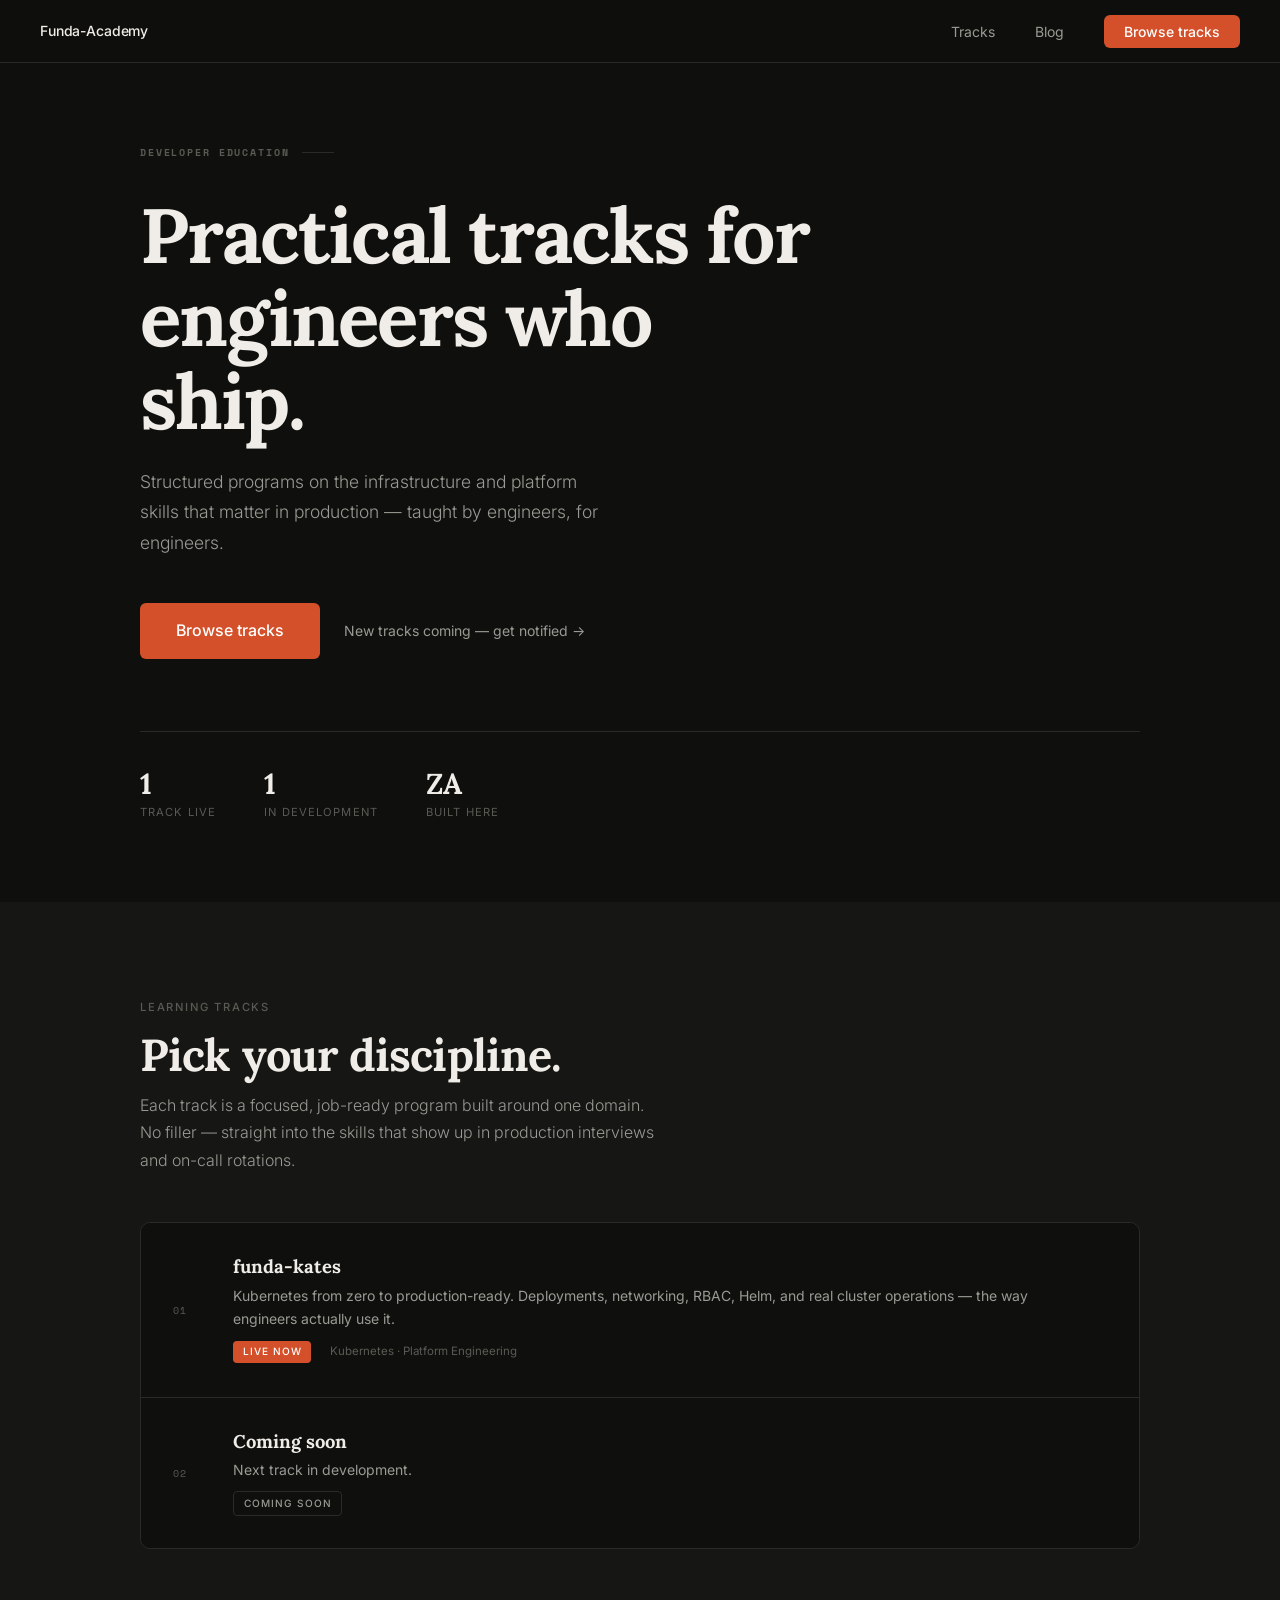
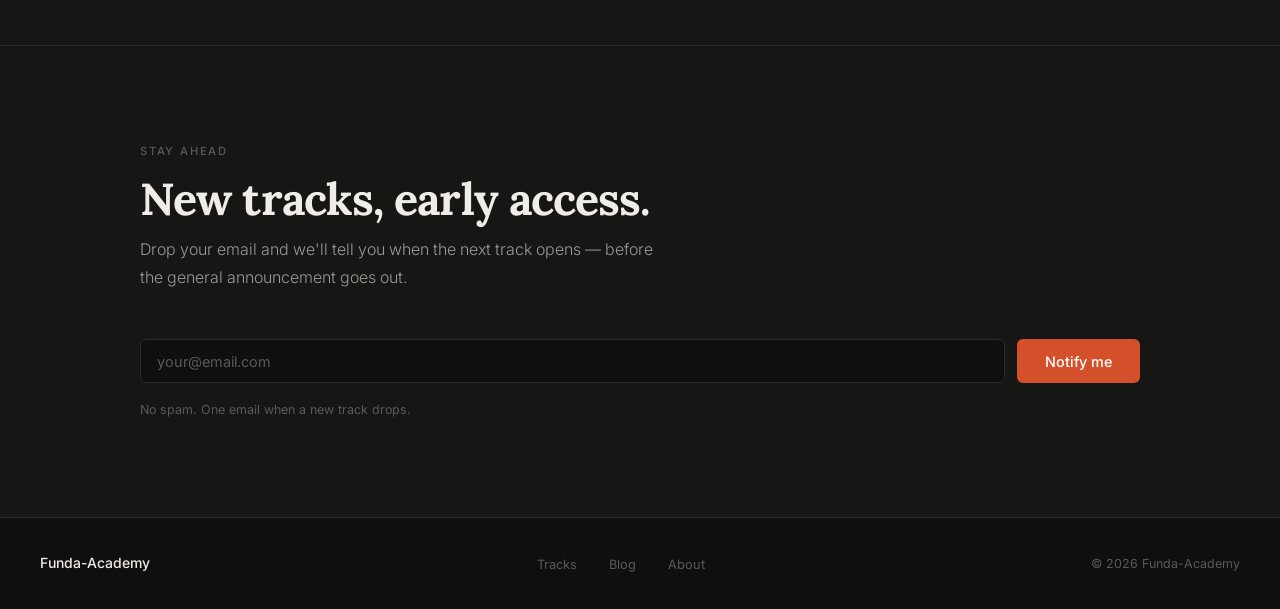
==== index.html @ d9ab8b10 "update track url" ====
<!DOCTYPE html>
<html lang="en">
<head>
<meta charset="UTF-8"/>
<meta name="viewport" content="width=device-width, initial-scale=1.0"/>
<title>Funda-Academy — Developer Education</title>
<meta name="description" content="Practical, structured tracks for engineers who need production-grade skills. Built for African developers."/>
<link href="https://fonts.googleapis.com/css2?family=Lora:wght@600;700&family=Inter:wght@300;400;500&family=Space+Mono:wght@700&display=swap" rel="stylesheet"/>
<style>
  :root {
    --ink: #f0ede8;
    --ink-muted: #9a9a94;
    --ink-faint: #5a5a55;
    --surface: #0f0f0d;
    --surface-alt: #161614;
    --surface-dark: #000000;
    --accent: #d4502a;
    --accent-hover: #e05e38;
    --accent-light: rgba(212,80,42,0.12);
    --border: #2a2a26;
    --serif: 'Lora', Georgia, serif;
    --sans: 'Inter', sans-serif;
    --mono: 'Space Mono', monospace;
  }

  *, *::before, *::after { box-sizing: border-box; margin: 0; padding: 0; }
  html { scroll-behavior: smooth; }
  body { font-family: var(--sans); background: var(--surface); color: var(--ink); font-size: 16px; line-height: 1.7; overflow-x: hidden; }

  /* ── Nav ── */
  nav {
    position: fixed; top: 0; left: 0; right: 0; z-index: 100;
    display: flex; align-items: center; justify-content: space-between;
    padding: 1.1rem 2.5rem;
    background: rgba(15,15,13,0.95);
    backdrop-filter: blur(10px);
    border-bottom: 1px solid var(--border);
  }
  .nav-logo {
    font-family: var(--sans); font-size: 0.875rem; font-weight: 500;
    color: var(--ink); text-decoration: none; letter-spacing: -0.01em;
  }
  .nav-logo em { font-style: normal; color: inherit; }
  .nav-links { list-style: none; display: flex; gap: 2.5rem; align-items: center; }
  .nav-links a { font-size: 0.875rem; color: var(--ink-muted); text-decoration: none; font-weight: 400; transition: color 0.2s; }
  .nav-links a:hover { color: var(--ink); }
  .nav-cta {
    background: var(--accent) !important; color: #fff !important;
    padding: 0.5rem 1.25rem !important; border-radius: 6px !important;
    font-weight: 500 !important; transition: background 0.2s !important;
  }
  .nav-cta:hover { background: var(--accent-hover) !important; }

  /* ── Hero — left-aligned (intentional departure from funda-kates) ── */
  .hero {
    min-height: 100vh;
    display: flex; flex-direction: column; justify-content: center;
    padding: 9rem 2.5rem 5rem;
  }
  .hero-inner { max-width: 1000px; margin: 0 auto; width: 100%; }
  .hero-tag {
    font-family: var(--mono); font-size: 0.65rem; font-weight: 700;
    color: var(--ink-faint); letter-spacing: 0.18em; text-transform: uppercase;
    margin-bottom: 2rem; display: flex; align-items: center; gap: 0.75rem;
  }
  .hero-tag::after { content: ''; flex: 0 0 32px; height: 1px; background: var(--border); }

  h1 {
    font-family: var(--serif);
    font-size: clamp(2.8rem, 6vw, 5rem);
    font-weight: 700; line-height: 1.08; letter-spacing: -0.025em;
    margin-bottom: 1.5rem; max-width: 680px;
  }
  .hero-sub {
    font-size: 1.1rem; color: var(--ink-muted); max-width: 460px;
    margin-bottom: 2.75rem; font-weight: 300; line-height: 1.75;
  }
  .hero-actions { display: flex; align-items: center; gap: 1.5rem; flex-wrap: wrap; }
  .btn-primary {
    display: inline-block; background: var(--accent); color: #fff;
    padding: 0.9rem 2.25rem; border-radius: 6px; font-weight: 500; font-size: 1rem;
    text-decoration: none; transition: background 0.2s, transform 0.15s;
  }
  .btn-primary:hover { background: var(--accent-hover); transform: translateY(-1px); }
  .btn-ghost {
    display: inline-block; color: var(--ink-muted); font-size: 0.875rem;
    text-decoration: none; font-weight: 400; transition: color 0.2s;
  }
  .btn-ghost:hover { color: var(--ink); }

  .hero-rule { border: none; border-top: 1px solid var(--border); margin-top: 4.5rem; }
  .hero-meta {
    display: flex; gap: 3rem; padding-top: 2.25rem; flex-wrap: wrap;
  }
  .hero-meta-item .val {
    font-family: var(--serif); font-size: 1.8rem; font-weight: 700;
    color: var(--ink); display: block; line-height: 1.1;
  }
  .hero-meta-item .lbl {
    font-size: 0.7rem; color: var(--ink-faint); text-transform: uppercase;
    letter-spacing: 0.1em; margin-top: 0.2rem; display: block;
  }

  /* ── Shared section ── */
  section { padding: 6rem 2.5rem; }
  .container { max-width: 1000px; margin: 0 auto; }
  .section-label {
    font-size: 0.7rem; letter-spacing: 0.16em; text-transform: uppercase;
    color: var(--ink-faint); margin-bottom: 0.75rem; font-weight: 500;
  }
  h2 {
    font-family: var(--serif);
    font-size: clamp(1.8rem, 4vw, 2.8rem);
    font-weight: 700; letter-spacing: -0.02em; line-height: 1.15; margin-bottom: 0.75rem;
  }
  .section-intro {
    font-size: 1rem; color: var(--ink-muted); max-width: 520px;
    margin-bottom: 3rem; font-weight: 300; line-height: 1.7;
  }

  /* ── Track list ── */
  #tracks { background: var(--surface-alt); }
  .track-list { border: 1px solid var(--border); border-radius: 10px; overflow: hidden; }

  .track-row {
    display: flex; align-items: center; gap: 2rem;
    padding: 2rem 2rem; background: var(--surface);
    border-bottom: 1px solid var(--border);
    text-decoration: none; color: var(--ink);
    transition: background 0.2s;
    position: relative;
  }
  .track-row:last-child { border-bottom: none; }
  a.track-row:hover { background: var(--accent-light); }
  .track-row.inactive { cursor: default; }

  .track-id {
    font-family: var(--mono); font-size: 0.6rem; letter-spacing: 0.12em;
    color: var(--ink-faint); flex-shrink: 0; width: 1.75rem;
    text-transform: uppercase;
  }
  .track-body { flex: 1; }
  .track-name {
    font-family: var(--serif); font-size: 1.15rem; font-weight: 700;
    margin-bottom: 0.3rem; line-height: 1.3;
  }
  .track-desc { font-size: 0.875rem; color: var(--ink-muted); line-height: 1.65; }
  .track-chips { display: flex; gap: 0.6rem; align-items: center; margin-top: 0.6rem; }

  .chip {
    font-size: 0.63rem; font-weight: 500; letter-spacing: 0.1em;
    text-transform: uppercase; padding: 0.18rem 0.6rem; border-radius: 4px;
  }
  .chip-live { background: var(--accent); color: #fff; }
  .chip-soon {
    background: transparent; color: var(--ink-muted);
    border: 1px solid var(--border);
  }
  .chip-topic { color: var(--ink-faint); font-size: 0.72rem; text-transform: none; letter-spacing: 0; font-weight: 400; }

  .track-arrow {
    color: var(--accent); font-size: 1.1rem; flex-shrink: 0;
    opacity: 0; transition: opacity 0.15s, transform 0.15s;
  }
  a.track-row:hover .track-arrow { opacity: 1; transform: translateX(3px); }

  /* ── Waitlist ── */
  #waitlist { background: var(--surface-alt); border-top: 1px solid var(--border); }

  .waitlist-form { display: flex; gap: 0.75rem; flex-wrap: wrap; margin-top: 0.5rem; }
  .waitlist-form input {
    flex: 1; min-width: 220px;
    padding: 0.8rem 1rem; border-radius: 6px;
    border: 1px solid var(--border);
    background: var(--surface);
    color: var(--ink); font-family: var(--sans); font-size: 0.9rem;
    transition: border-color 0.2s; outline: none;
  }
  .waitlist-form input::placeholder { color: var(--ink-faint); }
  .waitlist-form input:focus { border-color: var(--accent); }
  .waitlist-form button {
    padding: 0.8rem 1.75rem; background: var(--accent); color: #fff;
    border: none; border-radius: 6px; font-family: var(--sans);
    font-size: 0.9rem; font-weight: 500; cursor: pointer; transition: background 0.2s;
    white-space: nowrap;
  }
  .waitlist-form button:hover { background: var(--accent-hover); }
  .waitlist-note { margin-top: 1rem; font-size: 0.78rem; color: var(--ink-faint); }

  /* ── Footer ── */
  footer {
    padding: 2rem 2.5rem;
    border-top: 1px solid var(--border);
    display: flex; align-items: center; justify-content: space-between;
    flex-wrap: wrap; gap: 1rem;
  }
  .footer-brand { font-size: 0.875rem; font-weight: 500; color: var(--ink); text-decoration: none; }
  .footer-brand em { font-style: normal; color: inherit; }
  .footer-links { display: flex; gap: 2rem; list-style: none; }
  .footer-links a { font-size: 0.8rem; color: var(--ink-faint); text-decoration: none; transition: color 0.2s; }
  .footer-links a:hover { color: var(--ink); }
  .footer-copy { font-size: 0.78rem; color: var(--ink-faint); }

  /* ── Fade-in ── */
  .fade-in { opacity: 0; transform: translateY(14px); transition: opacity 0.5s ease, transform 0.5s ease; }
  .fade-in.visible { opacity: 1; transform: translateY(0); }

  @media (prefers-reduced-motion: reduce) {
    .fade-in { transition: none; opacity: 1; transform: none; }
    .track-arrow { opacity: 1; }
  }

  /* ── Mobile ── */
  @media (max-width: 720px) {
    nav { padding: 1rem 1.25rem; }
    .nav-links { display: none; }
    .hero { padding: 7rem 1.25rem 4rem; }
    section { padding: 4rem 1.25rem; }
    .hero-meta { gap: 2rem; }
    .hero-actions { flex-direction: column; align-items: flex-start; }
    .track-row { gap: 1.25rem; }
    footer { flex-direction: column; align-items: flex-start; }
    .footer-links { flex-wrap: wrap; gap: 1.25rem; }
  }
</style>
</head>
<body>

<nav aria-label="Main navigation">
  <a href="/" class="nav-logo">Funda<em>-Academy</em></a>
  <ul class="nav-links">
    <li><a href="#tracks">Tracks</a></li>
    <li><a href="/blog">Blog</a></li>
    <li><a href="#tracks" class="nav-cta">Browse tracks</a></li>
  </ul>
</nav>

<main>

  <!-- Hero -->
  <div class="hero">
    <div class="hero-inner">
      <p class="hero-tag fade-in">Developer Education</p>
      <h1 class="fade-in">Practical tracks for engineers who ship.</h1>
      <p class="hero-sub fade-in">Structured programs on the infrastructure and platform skills that matter in production — taught by engineers, for engineers.</p>
      <div class="hero-actions fade-in">
        <a href="#tracks" class="btn-primary">Browse tracks</a>
        <a href="#waitlist" class="btn-ghost">New tracks coming — get notified →</a>
      </div>
      <hr class="hero-rule fade-in"/>
      <div class="hero-meta fade-in">
        <div class="hero-meta-item">
          <span class="val">1</span>
          <span class="lbl">Track live</span>
        </div>
        <div class="hero-meta-item">
          <span class="val">1</span>
          <span class="lbl">In development</span>
        </div>
        <div class="hero-meta-item">
          <span class="val">ZA</span>
          <span class="lbl">Built here</span>
        </div>
      </div>
    </div>
  </div>

  <!-- Tracks -->
  <section id="tracks">
    <div class="container">
      <p class="section-label fade-in">Learning tracks</p>
      <h2 class="fade-in">Pick your discipline.</h2>
      <p class="section-intro fade-in">Each track is a focused, job-ready program built around one domain. No filler — straight into the skills that show up in production interviews and on-call rotations.</p>

      <div class="track-list fade-in">

        <a href="https://www.funda.academy/funda-kates/" class="track-row" aria-label="funda-kates — Kubernetes track, live now">
          <span class="track-id">01</span>
          <div class="track-body">
            <div class="track-name">funda-kates</div>
            <div class="track-desc">Kubernetes from zero to production-ready. Deployments, networking, RBAC, Helm, and real cluster operations — the way engineers actually use it.</div>
            <div class="track-chips">
              <span class="chip chip-live">Live now</span>
              <span class="chip chip-topic">Kubernetes · Platform Engineering</span>
            </div>
          </div>
          <span class="track-arrow" aria-hidden="true">→</span>
        </a>

        <div class="track-row inactive" aria-label="Track 02 — coming soon">
          <span class="track-id">02</span>
          <div class="track-body">
            <div class="track-name">Coming soon</div>
            <div class="track-desc">Next track in development.</div>
            <div class="track-chips">
              <span class="chip chip-soon">Coming soon</span>
            </div>
          </div>
        </div>


      </div>
    </div>
  </section>

  <!-- Waitlist -->
  <section id="waitlist">
    <div class="container">
      <p class="section-label fade-in">Stay ahead</p>
      <h2 class="fade-in">New tracks, early access.</h2>
      <p class="section-intro fade-in">Drop your email and we'll tell you when the next track opens — before the general announcement goes out.</p>
      <form class="waitlist-form fade-in" onsubmit="return false;" aria-label="Waitlist signup">
        <input type="email" placeholder="your@email.com" aria-label="Email address" autocomplete="email"/>
        <button type="submit">Notify me</button>
      </form>
      <p class="waitlist-note fade-in">No spam. One email when a new track drops.</p>
    </div>
  </section>

</main>

<footer>
  <a href="/" class="footer-brand">Funda<em>-Academy</em></a>
  <ul class="footer-links" aria-label="Footer links">
    <li><a href="#tracks">Tracks</a></li>
    <li><a href="/blog">Blog</a></li>
    <li><a href="#">About</a></li>
  </ul>
  <span class="footer-copy">© 2026 Funda-Academy</span>
</footer>

<script>
  const observer = new IntersectionObserver(entries => {
    entries.forEach(e => { if (e.isIntersecting) e.target.classList.add('visible'); });
  }, { threshold: 0.08 });
  document.querySelectorAll('.fade-in').forEach(el => observer.observe(el));
</script>

</body>
</html>
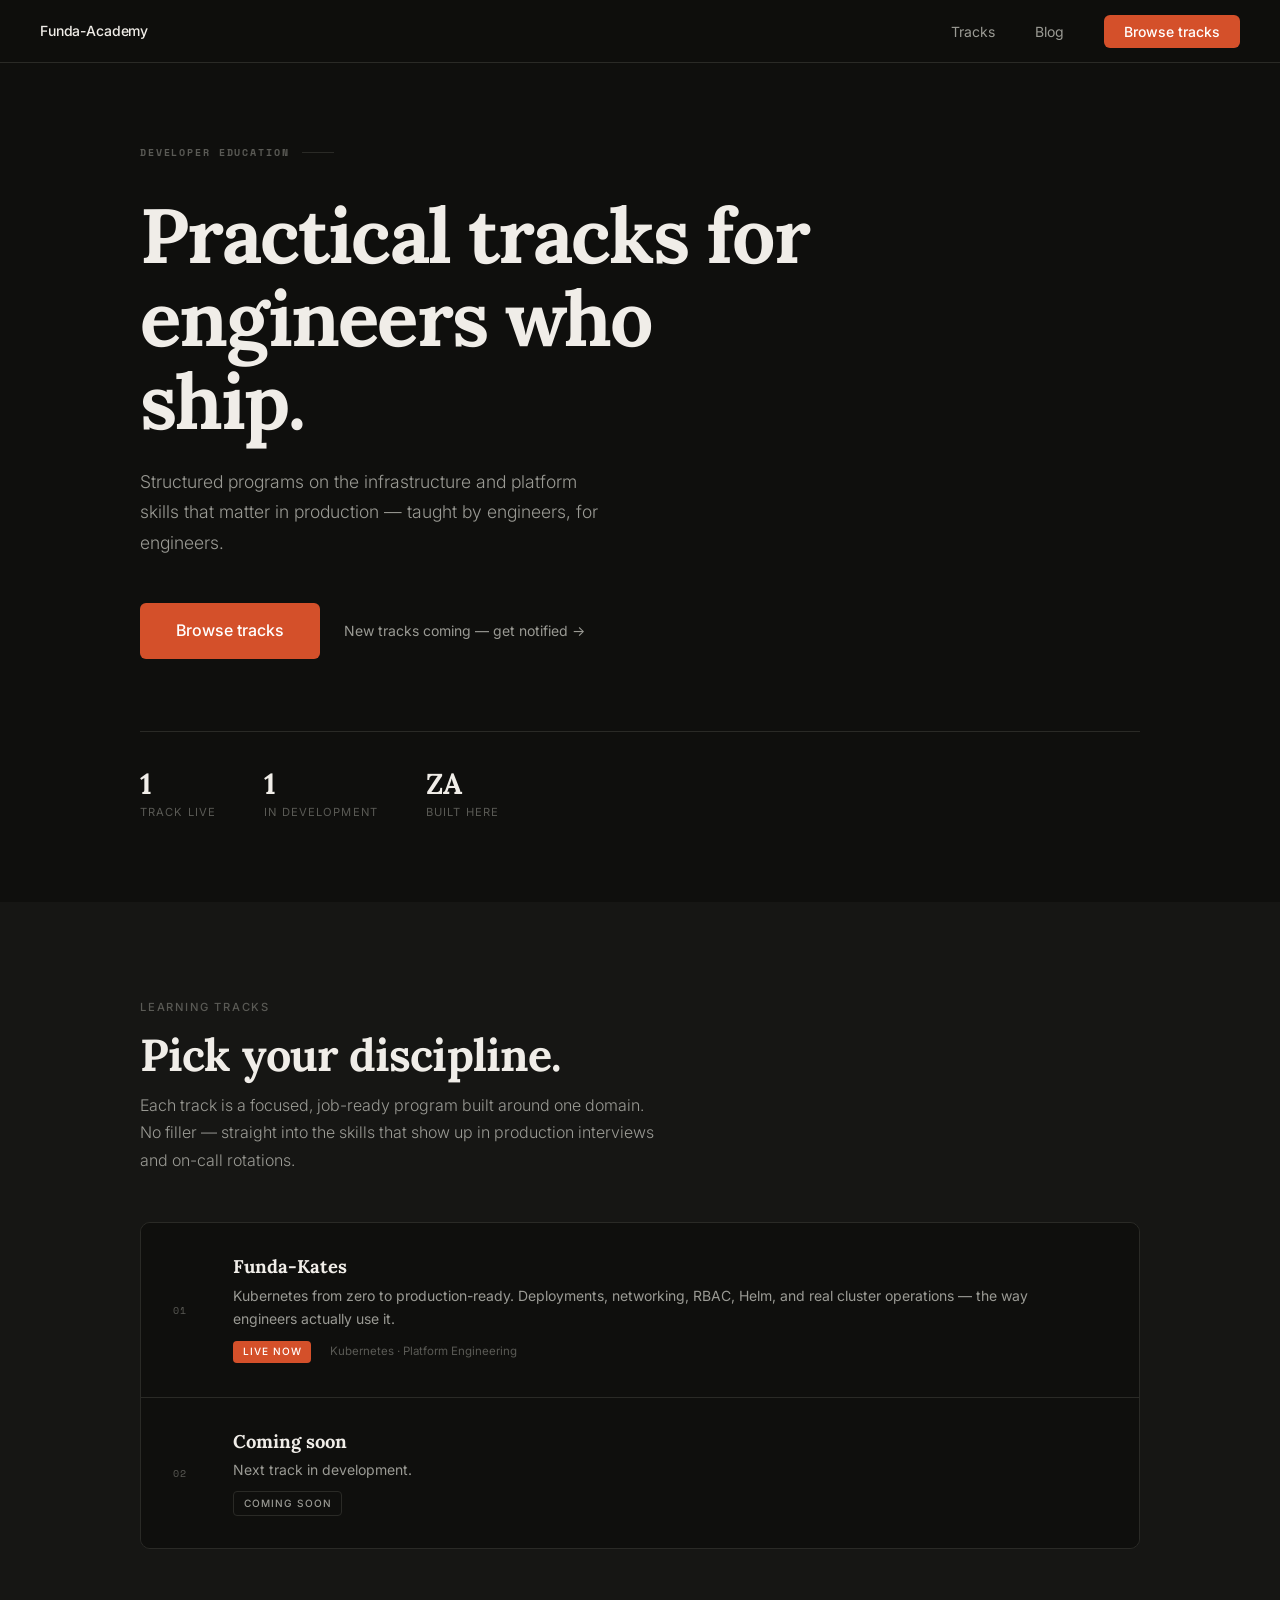
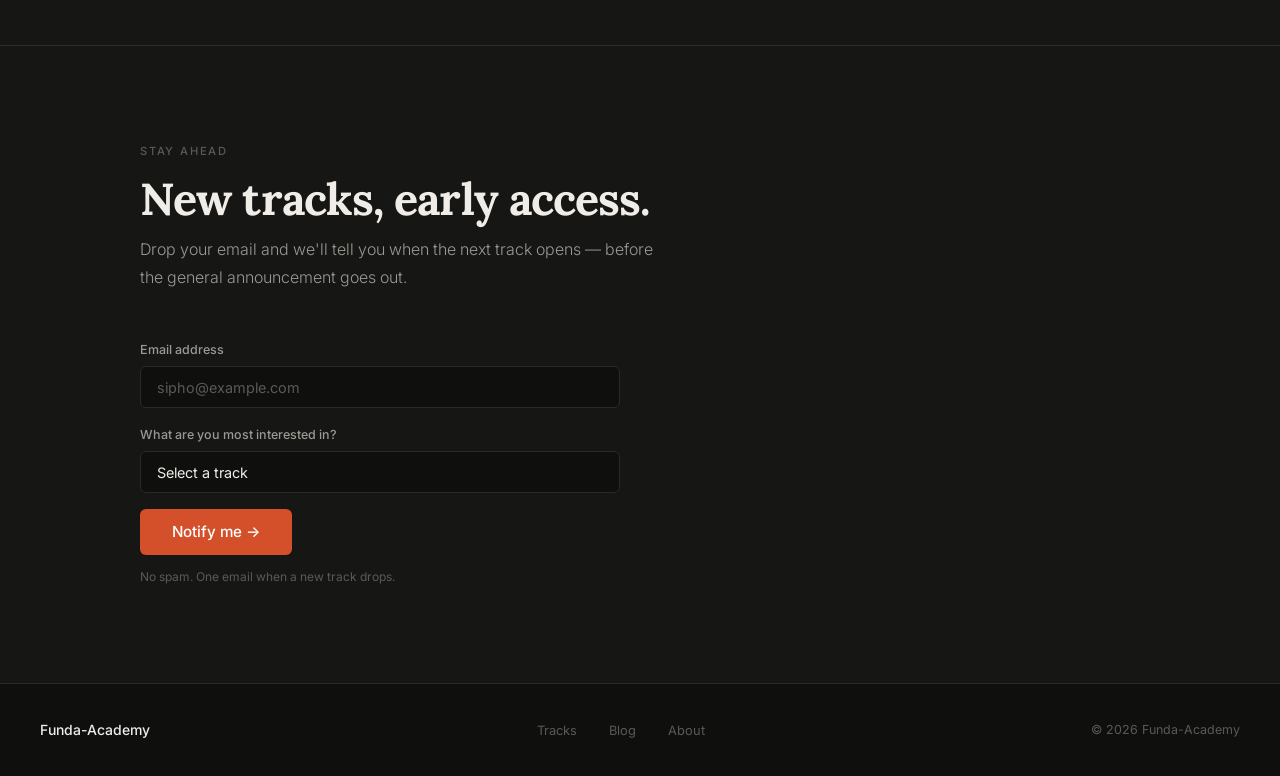
==== commit 6b3008e1: "refactor: strip out scripts and css" ====
--- a/index.html
+++ b/index.html
@@ -5,224 +5,34 @@
 <meta name="viewport" content="width=device-width, initial-scale=1.0"/>
 <title>Funda-Academy — Developer Education</title>
 <meta name="description" content="Practical, structured tracks for engineers who need production-grade skills. Built for African developers."/>
+<meta name="author" content="Funda-Academy"/>
+<meta name="robots" content="index, follow"/>
+<link rel="canonical" href="https://funda.academy"/>
+
+<!-- Open Graph -->
+<meta property="og:type" content="website"/>
+<meta property="og:url" content="https://funda.academy"/>
+<meta property="og:title" content="Funda-Academy — Developer Education"/>
+<meta property="og:description" content="Practical, structured tracks for engineers who need production-grade skills. Built for African developers."/>
+<meta property="og:image" content="https://funda.academy/assets/og-image.png"/>
+<meta property="og:locale" content="en_ZA"/>
+<meta property="og:site_name" content="Funda-Academy"/>
+
+<!-- Twitter Card -->
+<meta name="twitter:card" content="summary_large_image"/>
+<meta name="twitter:title" content="Funda-Academy — Developer Education"/>
+<meta name="twitter:description" content="Practical, structured tracks for engineers who need production-grade skills. Built for African developers."/>
+<meta name="twitter:image" content="https://funda.academy/assets/og-image.png"/>
+
 <link href="https://fonts.googleapis.com/css2?family=Lora:wght@600;700&family=Inter:wght@300;400;500&family=Space+Mono:wght@700&display=swap" rel="stylesheet"/>
-<style>
-  :root {
-    --ink: #f0ede8;
-    --ink-muted: #9a9a94;
-    --ink-faint: #5a5a55;
-    --surface: #0f0f0d;
-    --surface-alt: #161614;
-    --surface-dark: #000000;
-    --accent: #d4502a;
-    --accent-hover: #e05e38;
-    --accent-light: rgba(212,80,42,0.12);
-    --border: #2a2a26;
-    --serif: 'Lora', Georgia, serif;
-    --sans: 'Inter', sans-serif;
-    --mono: 'Space Mono', monospace;
-  }
-
-  *, *::before, *::after { box-sizing: border-box; margin: 0; padding: 0; }
-  html { scroll-behavior: smooth; }
-  body { font-family: var(--sans); background: var(--surface); color: var(--ink); font-size: 16px; line-height: 1.7; overflow-x: hidden; }
-
-  /* ── Nav ── */
-  nav {
-    position: fixed; top: 0; left: 0; right: 0; z-index: 100;
-    display: flex; align-items: center; justify-content: space-between;
-    padding: 1.1rem 2.5rem;
-    background: rgba(15,15,13,0.95);
-    backdrop-filter: blur(10px);
-    border-bottom: 1px solid var(--border);
-  }
-  .nav-logo {
-    font-family: var(--sans); font-size: 0.875rem; font-weight: 500;
-    color: var(--ink); text-decoration: none; letter-spacing: -0.01em;
-  }
-  .nav-logo em { font-style: normal; color: inherit; }
-  .nav-links { list-style: none; display: flex; gap: 2.5rem; align-items: center; }
-  .nav-links a { font-size: 0.875rem; color: var(--ink-muted); text-decoration: none; font-weight: 400; transition: color 0.2s; }
-  .nav-links a:hover { color: var(--ink); }
-  .nav-cta {
-    background: var(--accent) !important; color: #fff !important;
-    padding: 0.5rem 1.25rem !important; border-radius: 6px !important;
-    font-weight: 500 !important; transition: background 0.2s !important;
-  }
-  .nav-cta:hover { background: var(--accent-hover) !important; }
-
-  /* ── Hero — left-aligned (intentional departure from funda-kates) ── */
-  .hero {
-    min-height: 100vh;
-    display: flex; flex-direction: column; justify-content: center;
-    padding: 9rem 2.5rem 5rem;
-  }
-  .hero-inner { max-width: 1000px; margin: 0 auto; width: 100%; }
-  .hero-tag {
-    font-family: var(--mono); font-size: 0.65rem; font-weight: 700;
-    color: var(--ink-faint); letter-spacing: 0.18em; text-transform: uppercase;
-    margin-bottom: 2rem; display: flex; align-items: center; gap: 0.75rem;
-  }
-  .hero-tag::after { content: ''; flex: 0 0 32px; height: 1px; background: var(--border); }
-
-  h1 {
-    font-family: var(--serif);
-    font-size: clamp(2.8rem, 6vw, 5rem);
-    font-weight: 700; line-height: 1.08; letter-spacing: -0.025em;
-    margin-bottom: 1.5rem; max-width: 680px;
-  }
-  .hero-sub {
-    font-size: 1.1rem; color: var(--ink-muted); max-width: 460px;
-    margin-bottom: 2.75rem; font-weight: 300; line-height: 1.75;
-  }
-  .hero-actions { display: flex; align-items: center; gap: 1.5rem; flex-wrap: wrap; }
-  .btn-primary {
-    display: inline-block; background: var(--accent); color: #fff;
-    padding: 0.9rem 2.25rem; border-radius: 6px; font-weight: 500; font-size: 1rem;
-    text-decoration: none; transition: background 0.2s, transform 0.15s;
-  }
-  .btn-primary:hover { background: var(--accent-hover); transform: translateY(-1px); }
-  .btn-ghost {
-    display: inline-block; color: var(--ink-muted); font-size: 0.875rem;
-    text-decoration: none; font-weight: 400; transition: color 0.2s;
-  }
-  .btn-ghost:hover { color: var(--ink); }
-
-  .hero-rule { border: none; border-top: 1px solid var(--border); margin-top: 4.5rem; }
-  .hero-meta {
-    display: flex; gap: 3rem; padding-top: 2.25rem; flex-wrap: wrap;
-  }
-  .hero-meta-item .val {
-    font-family: var(--serif); font-size: 1.8rem; font-weight: 700;
-    color: var(--ink); display: block; line-height: 1.1;
-  }
-  .hero-meta-item .lbl {
-    font-size: 0.7rem; color: var(--ink-faint); text-transform: uppercase;
-    letter-spacing: 0.1em; margin-top: 0.2rem; display: block;
-  }
-
-  /* ── Shared section ── */
-  section { padding: 6rem 2.5rem; }
-  .container { max-width: 1000px; margin: 0 auto; }
-  .section-label {
-    font-size: 0.7rem; letter-spacing: 0.16em; text-transform: uppercase;
-    color: var(--ink-faint); margin-bottom: 0.75rem; font-weight: 500;
-  }
-  h2 {
-    font-family: var(--serif);
-    font-size: clamp(1.8rem, 4vw, 2.8rem);
-    font-weight: 700; letter-spacing: -0.02em; line-height: 1.15; margin-bottom: 0.75rem;
-  }
-  .section-intro {
-    font-size: 1rem; color: var(--ink-muted); max-width: 520px;
-    margin-bottom: 3rem; font-weight: 300; line-height: 1.7;
-  }
-
-  /* ── Track list ── */
-  #tracks { background: var(--surface-alt); }
-  .track-list { border: 1px solid var(--border); border-radius: 10px; overflow: hidden; }
-
-  .track-row {
-    display: flex; align-items: center; gap: 2rem;
-    padding: 2rem 2rem; background: var(--surface);
-    border-bottom: 1px solid var(--border);
-    text-decoration: none; color: var(--ink);
-    transition: background 0.2s;
-    position: relative;
-  }
-  .track-row:last-child { border-bottom: none; }
-  a.track-row:hover { background: var(--accent-light); }
-  .track-row.inactive { cursor: default; }
-
-  .track-id {
-    font-family: var(--mono); font-size: 0.6rem; letter-spacing: 0.12em;
-    color: var(--ink-faint); flex-shrink: 0; width: 1.75rem;
-    text-transform: uppercase;
-  }
-  .track-body { flex: 1; }
-  .track-name {
-    font-family: var(--serif); font-size: 1.15rem; font-weight: 700;
-    margin-bottom: 0.3rem; line-height: 1.3;
-  }
-  .track-desc { font-size: 0.875rem; color: var(--ink-muted); line-height: 1.65; }
-  .track-chips { display: flex; gap: 0.6rem; align-items: center; margin-top: 0.6rem; }
-
-  .chip {
-    font-size: 0.63rem; font-weight: 500; letter-spacing: 0.1em;
-    text-transform: uppercase; padding: 0.18rem 0.6rem; border-radius: 4px;
-  }
-  .chip-live { background: var(--accent); color: #fff; }
-  .chip-soon {
-    background: transparent; color: var(--ink-muted);
-    border: 1px solid var(--border);
-  }
-  .chip-topic { color: var(--ink-faint); font-size: 0.72rem; text-transform: none; letter-spacing: 0; font-weight: 400; }
-
-  .track-arrow {
-    color: var(--accent); font-size: 1.1rem; flex-shrink: 0;
-    opacity: 0; transition: opacity 0.15s, transform 0.15s;
-  }
-  a.track-row:hover .track-arrow { opacity: 1; transform: translateX(3px); }
-
-  /* ── Waitlist ── */
-  #waitlist { background: var(--surface-alt); border-top: 1px solid var(--border); }
-
-  .waitlist-form { display: flex; gap: 0.75rem; flex-wrap: wrap; margin-top: 0.5rem; }
-  .waitlist-form input {
-    flex: 1; min-width: 220px;
-    padding: 0.8rem 1rem; border-radius: 6px;
-    border: 1px solid var(--border);
-    background: var(--surface);
-    color: var(--ink); font-family: var(--sans); font-size: 0.9rem;
-    transition: border-color 0.2s; outline: none;
-  }
-  .waitlist-form input::placeholder { color: var(--ink-faint); }
-  .waitlist-form input:focus { border-color: var(--accent); }
-  .waitlist-form button {
-    padding: 0.8rem 1.75rem; background: var(--accent); color: #fff;
-    border: none; border-radius: 6px; font-family: var(--sans);
-    font-size: 0.9rem; font-weight: 500; cursor: pointer; transition: background 0.2s;
-    white-space: nowrap;
-  }
-  .waitlist-form button:hover { background: var(--accent-hover); }
-  .waitlist-note { margin-top: 1rem; font-size: 0.78rem; color: var(--ink-faint); }
-
-  /* ── Footer ── */
-  footer {
-    padding: 2rem 2.5rem;
-    border-top: 1px solid var(--border);
-    display: flex; align-items: center; justify-content: space-between;
-    flex-wrap: wrap; gap: 1rem;
-  }
-  .footer-brand { font-size: 0.875rem; font-weight: 500; color: var(--ink); text-decoration: none; }
-  .footer-brand em { font-style: normal; color: inherit; }
-  .footer-links { display: flex; gap: 2rem; list-style: none; }
-  .footer-links a { font-size: 0.8rem; color: var(--ink-faint); text-decoration: none; transition: color 0.2s; }
-  .footer-links a:hover { color: var(--ink); }
-  .footer-copy { font-size: 0.78rem; color: var(--ink-faint); }
-
-  /* ── Fade-in ── */
-  .fade-in { opacity: 0; transform: translateY(14px); transition: opacity 0.5s ease, transform 0.5s ease; }
-  .fade-in.visible { opacity: 1; transform: translateY(0); }
-
-  @media (prefers-reduced-motion: reduce) {
-    .fade-in { transition: none; opacity: 1; transform: none; }
-    .track-arrow { opacity: 1; }
-  }
-
-  /* ── Mobile ── */
-  @media (max-width: 720px) {
-    nav { padding: 1rem 1.25rem; }
-    .nav-links { display: none; }
-    .hero { padding: 7rem 1.25rem 4rem; }
-    section { padding: 4rem 1.25rem; }
-    .hero-meta { gap: 2rem; }
-    .hero-actions { flex-direction: column; align-items: flex-start; }
-    .track-row { gap: 1.25rem; }
-    footer { flex-direction: column; align-items: flex-start; }
-    .footer-links { flex-wrap: wrap; gap: 1.25rem; }
-  }
-</style>
+<link rel="stylesheet" href="assets/styles.css"/>
+<script async src="https://www.googletagmanager.com/gtag/js?id=G-EDM9P1V3WG"></script>
+<script>
+  window.dataLayer = window.dataLayer || [];
+  function gtag(){dataLayer.push(arguments);}
+  gtag('js', new Date());
+  gtag('config', 'G-EDM9P1V3WG');
+</script>
 </head>
 <body>
 
@@ -274,10 +84,10 @@
 
       <div class="track-list fade-in">
 
-        <a href="https://www.funda.academy/funda-kates/" class="track-row" aria-label="funda-kates — Kubernetes track, live now">
+        <a href="https://www.funda.academy/funda-kates/" class="track-row" aria-label="Funda-Kates — Kubernetes track, live now">
           <span class="track-id">01</span>
           <div class="track-body">
-            <div class="track-name">funda-kates</div>
+            <div class="track-name">Funda-Kates</div>
             <div class="track-desc">Kubernetes from zero to production-ready. Deployments, networking, RBAC, Helm, and real cluster operations — the way engineers actually use it.</div>
             <div class="track-chips">
               <span class="chip chip-live">Live now</span>
@@ -309,11 +119,25 @@
       <p class="section-label fade-in">Stay ahead</p>
       <h2 class="fade-in">New tracks, early access.</h2>
       <p class="section-intro fade-in">Drop your email and we'll tell you when the next track opens — before the general announcement goes out.</p>
-      <form class="waitlist-form fade-in" onsubmit="return false;" aria-label="Waitlist signup">
-        <input type="email" placeholder="your@email.com" aria-label="Email address" autocomplete="email"/>
-        <button type="submit">Notify me</button>
+      <form class="waitlist-form fade-in" action="https://docs.google.com/forms/d/e/1FAIpQLSe7iedlRR2elvd1-RGXBqhCbMi18WWszPIXYm7vUnIklqUvCw/formResponse" method="POST" target="_blank">
+        <div class="form-group">
+          <label for="w-email">Email address</label>
+          <input type="email" id="w-email" name="entry.1069801419" placeholder="sipho@example.com" required autocomplete="email"/>
+        </div>
+        <div class="form-group">
+          <label for="w-interest">What are you most interested in?</label>
+          <select id="w-interest" name="entry.1928213218" required>
+            <option value="" disabled selected>Select a track</option>
+            <option value="Kubernetes & Platform Engineering">Kubernetes &amp; Platform Engineering</option>
+            <option value="CI/CD & GitOps">CI/CD &amp; GitOps</option>
+            <option value="Cloud Fundamentals">Cloud Fundamentals</option>
+            <option value="All of the above">All of the above</option>
+          </select>
+        </div>
+        <input type="text" name="website" tabindex="-1" autocomplete="off" aria-hidden="true" style="position:absolute;left:-9999px;width:1px;height:1px;opacity:0;"/>
+        <button type="submit" class="submit-btn">Notify me →</button>
+        <p class="form-note">No spam. One email when a new track drops.</p>
       </form>
-      <p class="waitlist-note fade-in">No spam. One email when a new track drops.</p>
     </div>
   </section>
 
@@ -329,12 +153,7 @@
   <span class="footer-copy">© 2026 Funda-Academy</span>
 </footer>
 
-<script>
-  const observer = new IntersectionObserver(entries => {
-    entries.forEach(e => { if (e.isIntersecting) e.target.classList.add('visible'); });
-  }, { threshold: 0.08 });
-  document.querySelectorAll('.fade-in').forEach(el => observer.observe(el));
-</script>
+<script src="assets/main.js" defer></script>
 
 </body>
 </html>
--- a/assets/styles.css
+++ b/assets/styles.css
@@ -0,0 +1,260 @@
+:root {
+  --ink: #f0ede8;
+  --ink-muted: #9a9a94;
+  --ink-faint: #5a5a55;
+  --surface: #0f0f0d;
+  --surface-alt: #161614;
+  --surface-dark: #000000;
+  --accent: #d4502a;
+  --accent-hover: #e05e38;
+  --accent-light: rgba(212,80,42,0.12);
+  --border: #2a2a26;
+  --serif: 'Lora', Georgia, serif;
+  --sans: 'Inter', sans-serif;
+  --mono: 'Space Mono', monospace;
+}
+
+*, *::before, *::after { box-sizing: border-box; margin: 0; padding: 0; }
+html { scroll-behavior: smooth; }
+body { font-family: var(--sans); background: var(--surface); color: var(--ink); font-size: 16px; line-height: 1.7; overflow-x: hidden; }
+
+/* ── Nav ── */
+nav {
+  position: fixed; top: 0; left: 0; right: 0; z-index: 100;
+  display: flex; align-items: center; justify-content: space-between;
+  padding: 1.1rem 2.5rem;
+  background: rgba(15,15,13,0.95);
+  backdrop-filter: blur(10px);
+  border-bottom: 1px solid var(--border);
+}
+.nav-logo {
+  font-family: var(--sans); font-size: 0.875rem; font-weight: 500;
+  color: var(--ink); text-decoration: none; letter-spacing: -0.01em;
+}
+.nav-logo em { font-style: normal; color: inherit; }
+.nav-links { list-style: none; display: flex; gap: 2.5rem; align-items: center; }
+.nav-links a { font-size: 0.875rem; color: var(--ink-muted); text-decoration: none; font-weight: 400; transition: color 0.2s; }
+.nav-links a:hover, .nav-links a[aria-current="page"] { color: var(--ink); }
+.nav-cta {
+  background: var(--accent) !important; color: #fff !important;
+  padding: 0.5rem 1.25rem !important; border-radius: 6px !important;
+  font-weight: 500 !important; transition: background 0.2s !important;
+}
+.nav-cta:hover { background: var(--accent-hover) !important; }
+
+/* ── Hero ── */
+.hero {
+  min-height: 100vh;
+  display: flex; flex-direction: column; justify-content: center;
+  padding: 9rem 2.5rem 5rem;
+}
+.hero-inner { max-width: 1000px; margin: 0 auto; width: 100%; }
+.hero-tag {
+  font-family: var(--mono); font-size: 0.65rem; font-weight: 700;
+  color: var(--ink-faint); letter-spacing: 0.18em; text-transform: uppercase;
+  margin-bottom: 2rem; display: flex; align-items: center; gap: 0.75rem;
+}
+.hero-tag::after { content: ''; flex: 0 0 32px; height: 1px; background: var(--border); }
+
+h1 {
+  font-family: var(--serif);
+  font-size: clamp(2.8rem, 6vw, 5rem);
+  font-weight: 700; line-height: 1.08; letter-spacing: -0.025em;
+  margin-bottom: 1.5rem; max-width: 680px;
+}
+.hero-sub {
+  font-size: 1.1rem; color: var(--ink-muted); max-width: 460px;
+  margin-bottom: 2.75rem; font-weight: 300; line-height: 1.75;
+}
+.hero-actions { display: flex; align-items: center; gap: 1.5rem; flex-wrap: wrap; }
+.btn-primary {
+  display: inline-block; background: var(--accent); color: #fff;
+  padding: 0.9rem 2.25rem; border-radius: 6px; font-weight: 500; font-size: 1rem;
+  text-decoration: none; transition: background 0.2s, transform 0.15s;
+}
+.btn-primary:hover { background: var(--accent-hover); transform: translateY(-1px); }
+.btn-ghost {
+  display: inline-block; color: var(--ink-muted); font-size: 0.875rem;
+  text-decoration: none; font-weight: 400; transition: color 0.2s;
+}
+.btn-ghost:hover { color: var(--ink); }
+
+.hero-rule { border: none; border-top: 1px solid var(--border); margin-top: 4.5rem; }
+.hero-meta { display: flex; gap: 3rem; padding-top: 2.25rem; flex-wrap: wrap; }
+.hero-meta-item .val {
+  font-family: var(--serif); font-size: 1.8rem; font-weight: 700;
+  color: var(--ink); display: block; line-height: 1.1;
+}
+.hero-meta-item .lbl {
+  font-size: 0.7rem; color: var(--ink-faint); text-transform: uppercase;
+  letter-spacing: 0.1em; margin-top: 0.2rem; display: block;
+}
+
+/* ── Blog page header ── */
+.page-header { padding: 8rem 2.5rem 4rem; border-bottom: 1px solid var(--border); }
+.page-header-inner { max-width: 1000px; margin: 0 auto; }
+.page-tag {
+  font-family: var(--mono); font-size: 0.65rem; font-weight: 700;
+  color: var(--ink-faint); letter-spacing: 0.18em; text-transform: uppercase;
+  margin-bottom: 1.25rem; display: flex; align-items: center; gap: 0.75rem;
+}
+.page-tag::after { content: ''; flex: 0 0 32px; height: 1px; background: var(--border); }
+.page-header h1 {
+  font-family: var(--serif);
+  font-size: clamp(2rem, 4vw, 3rem);
+  font-weight: 700; line-height: 1.1; letter-spacing: -0.02em;
+  margin-bottom: 0.75rem;
+}
+.page-header p { font-size: 1rem; color: var(--ink-muted); font-weight: 300; max-width: 480px; }
+
+/* ── Shared section ── */
+section { padding: 6rem 2.5rem; }
+.container { max-width: 1000px; margin: 0 auto; }
+.section-label {
+  font-size: 0.7rem; letter-spacing: 0.16em; text-transform: uppercase;
+  color: var(--ink-faint); margin-bottom: 0.75rem; font-weight: 500;
+}
+h2 {
+  font-family: var(--serif);
+  font-size: clamp(1.8rem, 4vw, 2.8rem);
+  font-weight: 700; letter-spacing: -0.02em; line-height: 1.15; margin-bottom: 0.75rem;
+}
+.section-intro {
+  font-size: 1rem; color: var(--ink-muted); max-width: 520px;
+  margin-bottom: 3rem; font-weight: 300; line-height: 1.7;
+}
+
+/* ── Track list ── */
+#tracks { background: var(--surface-alt); }
+.track-list { border: 1px solid var(--border); border-radius: 10px; overflow: hidden; }
+.track-row {
+  display: flex; align-items: center; gap: 2rem;
+  padding: 2rem 2rem; background: var(--surface);
+  border-bottom: 1px solid var(--border);
+  text-decoration: none; color: var(--ink);
+  transition: background 0.2s; position: relative;
+}
+.track-row:last-child { border-bottom: none; }
+a.track-row:hover { background: var(--accent-light); }
+.track-row.inactive { cursor: default; }
+.track-id {
+  font-family: var(--mono); font-size: 0.6rem; letter-spacing: 0.12em;
+  color: var(--ink-faint); flex-shrink: 0; width: 1.75rem; text-transform: uppercase;
+}
+.track-body { flex: 1; }
+.track-name {
+  font-family: var(--serif); font-size: 1.15rem; font-weight: 700;
+  margin-bottom: 0.3rem; line-height: 1.3;
+}
+.track-desc { font-size: 0.875rem; color: var(--ink-muted); line-height: 1.65; }
+.track-chips { display: flex; gap: 0.6rem; align-items: center; margin-top: 0.6rem; }
+.chip {
+  font-size: 0.63rem; font-weight: 500; letter-spacing: 0.1em;
+  text-transform: uppercase; padding: 0.18rem 0.6rem; border-radius: 4px;
+}
+.chip-live { background: var(--accent); color: #fff; }
+.chip-soon { background: transparent; color: var(--ink-muted); border: 1px solid var(--border); }
+.chip-topic { color: var(--ink-faint); font-size: 0.72rem; text-transform: none; letter-spacing: 0; font-weight: 400; }
+.track-arrow {
+  color: var(--accent); font-size: 1.1rem; flex-shrink: 0;
+  opacity: 0; transition: opacity 0.15s, transform 0.15s;
+}
+a.track-row:hover .track-arrow { opacity: 1; transform: translateX(3px); }
+
+/* ── Post list ── */
+.posts-section { padding: 4rem 2.5rem 6rem; }
+.post-list { display: flex; flex-direction: column; gap: 0; border: 1px solid var(--border); border-radius: 10px; overflow: hidden; }
+.post-row {
+  display: flex; gap: 2.5rem; align-items: flex-start;
+  padding: 2rem 2rem; background: var(--surface-alt);
+  border-bottom: 1px solid var(--border);
+  text-decoration: none; color: var(--ink);
+  transition: background 0.2s; position: relative;
+}
+.post-row:last-child { border-bottom: none; }
+.post-row:hover { background: #1e1e1b; }
+.post-date {
+  font-family: var(--mono); font-size: 0.6rem; letter-spacing: 0.1em;
+  color: var(--ink-faint); flex-shrink: 0; padding-top: 0.35rem;
+  width: 5.5rem; text-transform: uppercase;
+}
+.post-body { flex: 1; }
+.post-title {
+  font-family: var(--serif); font-size: 1.15rem; font-weight: 700;
+  line-height: 1.3; margin-bottom: 0.4rem; transition: color 0.2s;
+}
+.post-row:hover .post-title { color: var(--accent); }
+.post-excerpt { font-size: 0.875rem; color: var(--ink-muted); line-height: 1.65; margin-bottom: 0.75rem; }
+.post-tag {
+  font-size: 0.63rem; font-weight: 500; letter-spacing: 0.1em;
+  text-transform: uppercase; padding: 0.18rem 0.6rem; border-radius: 4px;
+  background: transparent; color: var(--ink-faint); border: 1px solid var(--border);
+}
+.post-arrow {
+  color: var(--accent); font-size: 1.1rem; flex-shrink: 0;
+  opacity: 0; transition: opacity 0.15s, transform 0.15s; padding-top: 0.2rem;
+}
+.post-row:hover .post-arrow { opacity: 1; transform: translateX(3px); }
+
+/* ── Waitlist / Form ── */
+#waitlist { background: var(--surface-alt); border-top: 1px solid var(--border); }
+.waitlist-form { max-width: 480px; }
+.form-group { margin-bottom: 1rem; }
+.form-group label { display: block; font-size: 0.78rem; font-weight: 500; color: var(--ink-muted); margin-bottom: 0.4rem; }
+.form-group input, .form-group select {
+  width: 100%; padding: 0.7rem 1rem; border-radius: 6px;
+  border: 1px solid var(--border); background: var(--surface);
+  color: var(--ink); font-family: var(--sans); font-size: 0.9rem;
+  transition: border-color 0.2s; outline: none; appearance: none;
+}
+.form-group input::placeholder { color: var(--ink-faint); }
+.form-group select option { background: var(--surface); color: var(--ink); }
+.form-group input:focus, .form-group select:focus { border-color: var(--accent); }
+.submit-btn {
+  margin-top: 0.5rem; display: block; background: var(--accent); color: #fff;
+  border: none; padding: 0.85rem 2rem; border-radius: 6px;
+  font-family: var(--sans); font-size: 0.95rem; font-weight: 500;
+  cursor: pointer; transition: background 0.2s;
+}
+.submit-btn:hover { background: var(--accent-hover); }
+.form-note { font-size: 0.75rem; color: var(--ink-faint); margin-top: 0.75rem; }
+
+/* ── Footer ── */
+footer {
+  padding: 2rem 2.5rem;
+  border-top: 1px solid var(--border);
+  display: flex; align-items: center; justify-content: space-between;
+  flex-wrap: wrap; gap: 1rem;
+}
+.footer-brand { font-size: 0.875rem; font-weight: 500; color: var(--ink); text-decoration: none; }
+.footer-brand em { font-style: normal; color: inherit; }
+.footer-links { display: flex; gap: 2rem; list-style: none; }
+.footer-links a { font-size: 0.8rem; color: var(--ink-faint); text-decoration: none; transition: color 0.2s; }
+.footer-links a:hover { color: var(--ink); }
+.footer-copy { font-size: 0.78rem; color: var(--ink-faint); }
+
+/* ── Fade-in ── */
+.fade-in { opacity: 0; transform: translateY(14px); transition: opacity 0.5s ease, transform 0.5s ease; }
+.fade-in.visible { opacity: 1; transform: translateY(0); }
+
+@media (prefers-reduced-motion: reduce) {
+  .fade-in { transition: none; opacity: 1; transform: none; }
+  .track-arrow, .post-arrow { opacity: 1; }
+}
+
+/* ── Mobile ── */
+@media (max-width: 720px) {
+  nav { padding: 1rem 1.25rem; }
+  .nav-links { display: none; }
+  .hero { padding: 7rem 1.25rem 4rem; }
+  .page-header { padding: 7rem 1.25rem 3rem; }
+  section { padding: 4rem 1.25rem; }
+  .posts-section { padding: 3rem 1.25rem 5rem; }
+  .hero-meta { gap: 2rem; }
+  .hero-actions { flex-direction: column; align-items: flex-start; }
+  .track-row { gap: 1.25rem; }
+  .post-row { flex-wrap: wrap; gap: 0.75rem; }
+  .post-date { width: auto; padding-top: 0; }
+  footer { flex-direction: column; align-items: flex-start; }
+  .footer-links { flex-wrap: wrap; gap: 1.25rem; }
+}
